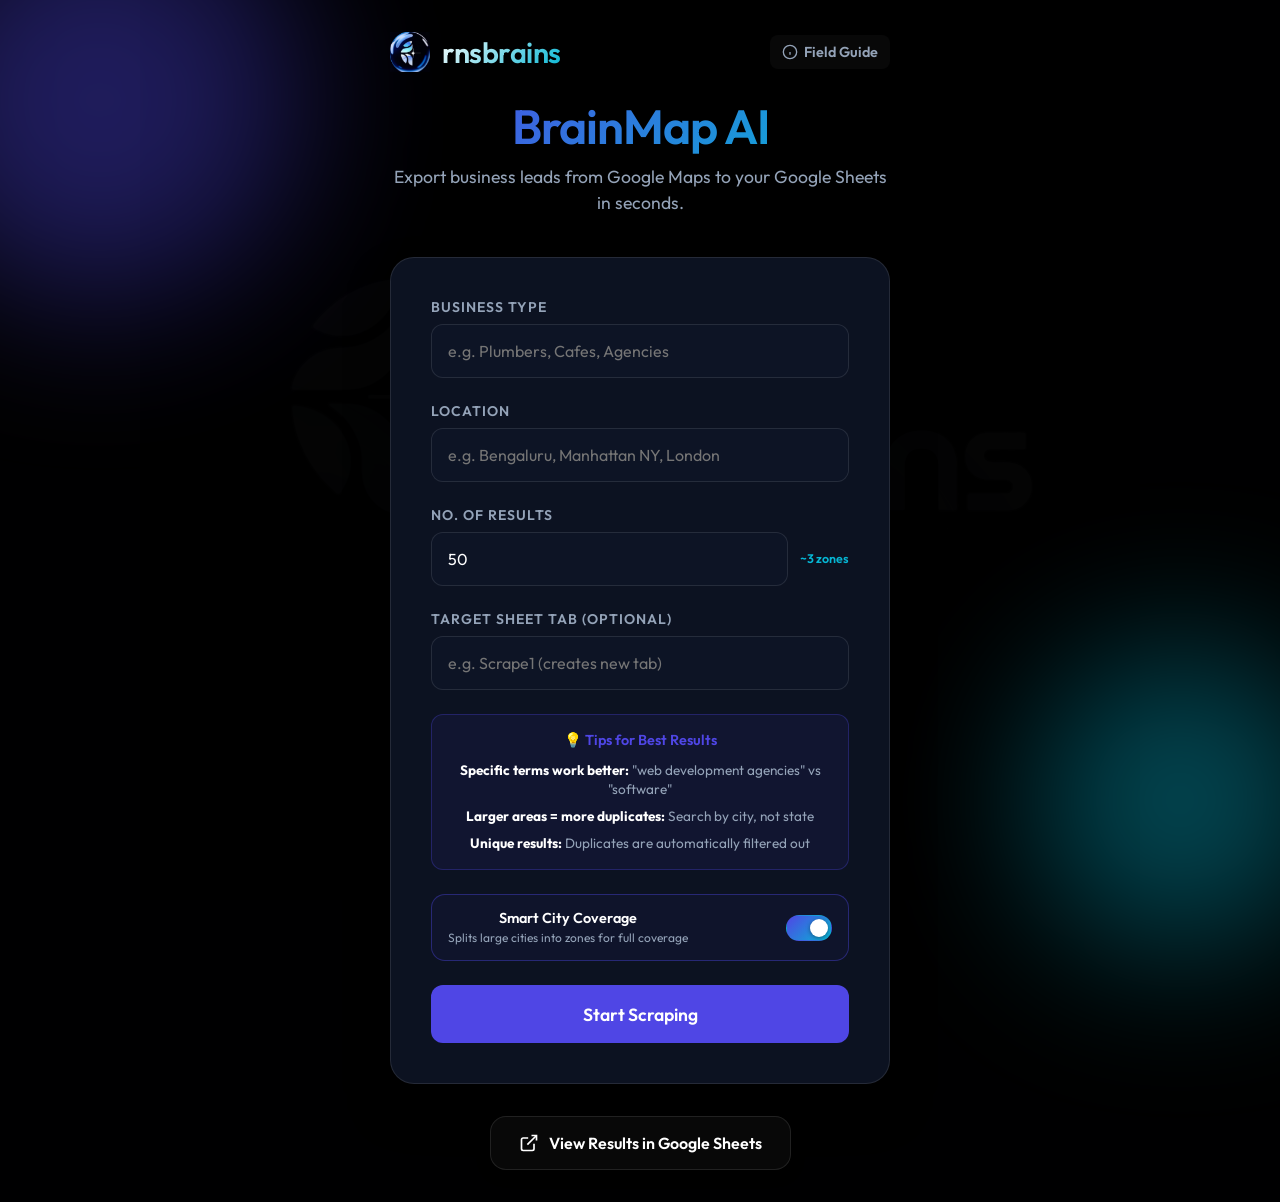
==== index.html @ da6a239e "first commit" ====
<!DOCTYPE html>
<html lang="en">
<head>
    <meta charset="UTF-8">
    <meta name="viewport" content="width=device-width, initial-scale=1.0">
    <title>rnsbrains | AI Maps Lead Scraper</title>
    <link rel="icon" href="assets/658440381_18071649065247956_1839310371376353803_n.jpg" type="image/jpeg">
    <link rel="stylesheet" href="style.css">
    <link rel="preconnect" href="https://fonts.googleapis.com">
    <link rel="preconnect" href="https://fonts.gstatic.com" crossorigin>
    <link href="https://fonts.googleapis.com/css2?family=Outfit:wght@300;400;600&display=swap" rel="stylesheet">
</head>
<body>
    <div class="watermark-container">
        <img src="assets/RB14.jpg" class="watermark-img" alt="">
    </div>
    <div class="background-blobs">
        <div class="blob blob-1"></div>
        <div class="blob blob-2"></div>
    </div>

    <main class="container">
        <header class="hero">
            <div class="brand-bar">
                <div class="brand-info">
                    <img src="assets/658440381_18071649065247956_1839310371376353803_n.jpg" alt="rns" id="main-logo">
                    <span class="brand-name">rnsbrains</span>
                </div>
                <nav class="nav-links">
                    <a href="guide.html" class="nav-link">
                        <svg viewBox="0 0 24 24" width="16" height="16" fill="none" stroke="currentColor" stroke-width="2" style="margin-right: 6px;">
                            <circle cx="12" cy="12" r="10"></circle>
                            <line x1="12" y1="16" x2="12" y2="12"></line>
                            <line x1="12" y1="8" x2="12.01" y2="8"></line>
                        </svg>
                        Field Guide
                    </a>
                </nav>
            </div>
            <h1 class="brand-tool-name">BrainMap AI</h1>
            <p>Export business leads from Google Maps to your Google Sheets in seconds.</p>
        </header>

        <section class="glass-card">
            <form id="scrape-form">
                <div class="input-group">
                    <label for="term">Business Type</label>
                    <input type="text" id="term" placeholder="e.g. Plumbers, Cafes, Agencies" required>
                </div>
                
                <div class="input-group">
                    <label for="location">Location</label>
                    <input type="text" id="location" placeholder="e.g. Bengaluru, Manhattan NY, London" required>
                </div>

                <div class="input-group">
                    <label for="max-results">No. of Results</label>
                    <div class="results-input-wrapper">
                        <input type="number" id="max-results" value="50" min="1" max="10000" required>
                        <span class="results-hint" id="results-hint"></span>
                    </div>
                </div>

                <div class="input-group">
                    <label for="sheet-tab-input">Target Sheet Tab (Optional)</label>
                    <input type="text" id="sheet-tab-input" placeholder="e.g. Scrape1 (creates new tab)">
                </div>

                <!-- Tips Section -->
                <div class="tips-box">
                    <div class="tips-header">💡 Tips for Best Results</div>
                    <ul class="tips-list">
                        <li><strong>Specific terms work better:</strong> "web development agencies" vs "software"</li>
                        <li><strong>Larger areas = more duplicates:</strong> Search by city, not state</li>
                        <li><strong>Unique results:</strong> Duplicates are automatically filtered out</li>
                    </ul>
                </div>

                <!-- Zone Split Toggle -->
                <div class="toggle-row">
                    <div class="toggle-info">
                        <span class="toggle-label">Smart City Coverage</span>
                        <span class="toggle-sub">Splits large cities into zones for full coverage</span>
                    </div>
                    <label class="toggle-switch" for="zone-split-toggle">
                        <input type="checkbox" id="zone-split-toggle" checked>
                        <span class="toggle-track">
                            <span class="toggle-thumb"></span>
                        </span>
                    </label>
                </div>

                <button type="submit" id="submit-btn">
                    <span class="btn-text">Start Scraping</span>
                    <div class="loader-dots" style="display: none;">
                        <span></span><span></span><span></span>
                    </div>
                </button>
            </form>

            <!-- Progress Section (shown during active scrape) -->
            <div id="progress-container" class="progress-hidden">
                <div class="progress-header">
                    <div class="progress-info">
                        <span class="progress-label" id="progress-label">Preparing zones...</span>
                        <span class="progress-count" id="progress-count">0 leads found</span>
                    </div>
                    <button type="button" id="cancel-btn" class="cancel-btn" title="Cancel scrape">
                        <svg viewBox="0 0 24 24" width="18" height="18" fill="none" stroke="currentColor" stroke-width="2.5">
                            <line x1="18" y1="6" x2="6" y2="18"></line>
                            <line x1="6" y1="6" x2="18" y2="18"></line>
                        </svg>
                    </button>
                </div>
                <div class="progress-bar-track">
                    <div class="progress-bar-fill" id="progress-bar-fill"></div>
                </div>
                <div class="progress-details">
                    <span class="zone-indicator" id="zone-indicator"></span>
                    <span class="zone-counter" id="zone-counter"></span>
                </div>
                
                <!-- Activity Log Feed -->
                <div class="activity-log-container">
                    <div class="activity-log-header">
                        <svg viewBox="0 0 24 24" width="16" height="16" fill="none" stroke="currentColor" stroke-width="2">
                            <polyline points="22 12 18 12 15 21 9 3 6 12 2 12"></polyline>
                        </svg>
                        <span>Live Activity</span>
                    </div>
                    <div class="activity-log" id="activity-log">
                        <div class="activity-item">
                            <span class="activity-time">--:--:--</span>
                            <span class="activity-message">Waiting for updates...</span>
                        </div>
                    </div>
                </div>
            </div>

            <!-- Status messages (success / error) -->
            <div id="status-container" class="status-hidden">
                <div class="status-icon">
                    <svg class="spinner" viewBox="0 0 50 50" style="display: none;">
                        <circle class="path" cx="25" cy="25" r="20" fill="none" stroke-width="5"></circle>
                    </svg>
                    <div class="success-icon" style="display: none;">
                        <svg viewBox="0 0 24 24" fill="none" stroke="currentColor" stroke-width="3">
                            <polyline points="20 6 9 17 4 12"></polyline>
                        </svg>
                    </div>
                    <div class="error-icon" style="display: none;">
                        <svg viewBox="0 0 24 24" fill="none" stroke="currentColor" stroke-width="3">
                            <line x1="18" y1="6" x2="6" y2="18"></line>
                            <line x1="6" y1="6" x2="18" y2="18"></line>
                        </svg>
                    </div>
                </div>
                <div class="status-text">
                    <p id="status-message">Scanning Google Maps...</p>
                    <span id="status-subtext">This usually takes 1-3 minutes.</span>
                </div>
            </div>
        </section>

        <div class="footer-actions">
            <a href="https://docs.google.com/spreadsheets/d/1eN9mWiT97EB2fDmHP1iq69LFg4Vm93PCm7rPwDH37U0/edit?usp=sharing" target="_blank" class="secondary-btn">
                <svg viewBox="0 0 24 24" width="20" height="20" fill="none" stroke="currentColor" stroke-width="2" style="margin-right: 10px;">
                    <path d="M18 13v6a2 2 0 0 1-2 2H5a2 2 0 0 1-2-2V8a2 2 0 0 1 2-2h6"></path>
                    <polyline points="15 3 21 3 21 9"></polyline>
                    <line x1="10" y1="14" x2="21" y2="3"></line>
                </svg>
                View Results in Google Sheets
            </a>
        </div>
    </main>

    <script src="config.js"></script>
    <script src="script.js"></script>
</body>
</html>
---- style.css ----
:root {
    --primary: #4f46e5; /* Vibrant Indigo */
    --primary-glow: rgba(79, 70, 229, 0.4);
    --secondary: #06b6d4; /* Neon Cyan */
    --background: #000001; /* Deep Black */
    --card-bg: rgba(15, 23, 42, 0.8);
    --glass-border: rgba(255, 255, 255, 0.1);
    --text: #ffffff;
    --text-muted: #94a3b8;
}

* {
    margin: 0;
    padding: 0;
    box-sizing: border-box;
    font-family: 'Outfit', sans-serif;
}

body {
    background-color: var(--background);
    color: var(--text);
    min-height: 100vh;
    display: flex;
    justify-content: center;
    align-items: center;
    overflow-x: hidden;
    padding: 2rem 1rem; /* Added padding for responsiveness */
}

.background-blobs {
    position: fixed;
    top: 0;
    left: 0;
    width: 100vw;
    height: 100vh;
    z-index: -2;
    filter: blur(80px);
}

.watermark-container {
    position: fixed;
    top: 50%;
    left: 50%;
    transform: translate(-50%, -50%);
    width: 100vw;
    height: 100vh;
    z-index: -1;
    pointer-events: none;
    display: flex;
    justify-content: center;
    align-items: center;
    overflow: hidden;
}

.watermark-img {
    width: 90%;
    max-width: 1000px;
    opacity: 0.015; /* Even more subtle */
    filter: none;
    mix-blend-mode: screen; /* Makes black backgrounds transparent in dark mode */
}

.blob {
    position: absolute;
    border-radius: 50%;
    opacity: 0.4;
}

.blob-1 {
    width: 400px;
    height: 400px;
    background: var(--primary);
    top: -100px;
    left: -100px;
    animation: move 20s infinite alternate;
}

.blob-2 {
    width: 300px;
    height: 300px;
    background: var(--secondary);
    bottom: -50px;
    right: -50px;
    animation: move 15s infinite alternate-reverse;
}

@keyframes move {
    from { transform: translate(0, 0); }
    to { transform: translate(100px, 100px); }
}

.container {
    max-width: 500px;
    width: 100%; /* Flexible width */
    text-align: center;
}

.hero {
    margin-bottom: 2.5rem;
}

.brand-bar {
    margin-bottom: 1.5rem;
    display: flex;
    justify-content: space-between;
    align-items: center;
    gap: 12px;
}

.brand-info {
    display: flex;
    align-items: center;
    gap: 12px;
    text-decoration: none;
}

.nav-links {
    display: flex;
    gap: 1.5rem;
}

.nav-link {
    display: inline-flex;
    align-items: center;
    color: var(--text-muted);
    text-decoration: none;
    font-size: 0.9rem;
    font-weight: 600;
    transition: all 0.3s ease;
    padding: 0.5rem 0.75rem;
    border-radius: 8px;
    background: rgba(255, 255, 255, 0.03);
}

.nav-link:hover {
    color: var(--text);
    background: rgba(255, 255, 255, 0.08);
}

.brand-name {
    font-size: 1.8rem;
    font-weight: 600;
    letter-spacing: -0.5px;
    background: linear-gradient(135deg, #ffffff, var(--secondary));
    -webkit-background-clip: text;
    background-clip: text;
    -webkit-text-fill-color: transparent;
}

.brand-tool-name {
    font-size: 3rem;
    font-weight: 600;
    letter-spacing: -1px;
    margin-bottom: 0.5rem;
    background: linear-gradient(135deg, var(--primary), var(--secondary));
    -webkit-background-clip: text;
    background-clip: text;
    -webkit-text-fill-color: transparent;
}

#main-logo {
    max-width: 40px; /* Refined to be much smaller as requested */
    height: auto;
    mix-blend-mode: screen; /* Ensures transparency if image has a black background */
    display: block;
}

.gradient-text {
    background: linear-gradient(135deg, var(--primary), var(--secondary));
    -webkit-background-clip: text;
    background-clip: text;
    -webkit-text-fill-color: transparent;
}

.hero p {
    color: var(--text-muted);
    font-size: 1.1rem;
    line-height: 1.5;
    margin-bottom: 1.5rem;
}

.footer-actions {
    margin-top: 2rem;
    display: flex;
    justify-content: center;
}

.secondary-btn {
    display: inline-flex;
    align-items: center;
    background: rgba(255, 255, 255, 0.03);
    backdrop-filter: blur(8px);
    -webkit-backdrop-filter: blur(8px);
    border: 1px solid var(--glass-border);
    border-radius: 16px;
    padding: 1rem 1.75rem;
    color: var(--text);
    text-decoration: none;
    font-size: 1rem;
    font-weight: 600;
    transition: all 0.4s cubic-bezier(0.175, 0.885, 0.32, 1.275);
    box-shadow: 0 4px 15px rgba(0, 0, 0, 0.2);
}

.secondary-btn:hover {
    background: rgba(255, 255, 255, 0.08);
    border-color: var(--primary);
    transform: translateY(-4px) scale(1.02);
    box-shadow: 0 15px 30px -10px var(--primary-glow);
}

.glass-card {
    background: var(--card-bg);
    backdrop-filter: blur(16px);
    -webkit-backdrop-filter: blur(16px);
    border: 1px solid var(--glass-border);
    border-radius: 24px;
    padding: 2.5rem;
    box-shadow: 0 25px 50px -12px rgba(0, 0, 0, 0.5);
    transition: transform 0.3s ease;
}

.input-group {
    text-align: left;
    margin-bottom: 1.5rem;
}

.results-input-wrapper {
    display: flex;
    align-items: center;
    gap: 0.75rem;
}

.results-input-wrapper input {
    flex: 1;
}

.results-hint {
    font-size: 0.78rem;
    color: var(--secondary);
    white-space: nowrap;
    font-weight: 600;
    opacity: 0;
    transition: opacity 0.3s ease;
}

.results-hint.visible {
    opacity: 1;
}

/* ── Zone Split Toggle ───────────────────────────────────────── */

.toggle-row {
    display: flex;
    align-items: center;
    justify-content: space-between;
    background: rgba(255, 255, 255, 0.03);
    border: 1px solid var(--glass-border);
    border-radius: 14px;
    padding: 0.9rem 1rem;
    margin-bottom: 1.5rem;
    gap: 1rem;
    transition: border-color 0.3s ease;
}

.toggle-row:has(input:checked) {
    border-color: rgba(79, 70, 229, 0.4);
    background: rgba(79, 70, 229, 0.05);
}

.toggle-info {
    display: flex;
    flex-direction: column;
    gap: 3px;
}

.toggle-label {
    font-size: 0.9rem;
    font-weight: 600;
    color: var(--text);
}

.toggle-sub {
    font-size: 0.75rem;
    color: var(--text-muted);
    line-height: 1.3;
}

/* Hide the real checkbox */
.toggle-switch input[type="checkbox"] {
    position: absolute;
    opacity: 0;
    width: 0;
    height: 0;
}

.toggle-switch {
    cursor: pointer;
    flex-shrink: 0;
}

.toggle-track {
    display: block;
    width: 46px;
    height: 26px;
    border-radius: 99px;
    background: rgba(255, 255, 255, 0.12);
    border: 1px solid rgba(255, 255, 255, 0.1);
    position: relative;
    transition: background 0.25s ease, border-color 0.25s ease;
}

.toggle-thumb {
    display: block;
    width: 18px;
    height: 18px;
    border-radius: 50%;
    background: #fff;
    position: absolute;
    top: 3px;
    left: 3px;
    transition: transform 0.25s cubic-bezier(0.34, 1.56, 0.64, 1);
    box-shadow: 0 1px 4px rgba(0, 0, 0, 0.4);
}

/* Checked state */
.toggle-switch input:checked + .toggle-track {
    background: linear-gradient(135deg, var(--primary), var(--secondary));
    border-color: transparent;
}

.toggle-switch input:checked + .toggle-track .toggle-thumb {
    transform: translateX(20px);
}

.input-group label {
    display: block;
    font-size: 0.875rem;
    font-weight: 600;
    color: var(--text-muted);
    margin-bottom: 0.5rem;
    text-transform: uppercase;
    letter-spacing: 1px;
}

.input-group input {
    width: 100%;
    background: rgba(15, 23, 42, 0.5);
    border: 1px solid var(--glass-border);
    border-radius: 12px;
    padding: 1rem;
    color: white;
    font-size: 1rem;
    transition: all 0.3s ease;
}

.input-group input:focus {
    outline: none;
    border-color: var(--primary);
    box-shadow: 0 0 0 4px var(--primary-glow);
}

/* ── Tips Box ───────────────────────────────────────────────────── */

.tips-box {
    background: rgba(79, 70, 229, 0.08);
    border: 1px solid rgba(79, 70, 229, 0.3);
    border-radius: 12px;
    padding: 1rem;
    margin-bottom: 1.5rem;
}

.tips-header {
    font-size: 0.9rem;
    font-weight: 600;
    color: var(--primary);
    margin-bottom: 0.75rem;
}

.tips-list {
    list-style: none;
    padding: 0;
    margin: 0;
    display: flex;
    flex-direction: column;
    gap: 0.5rem;
}

.tips-list li {
    font-size: 0.85rem;
    color: var(--text-muted);
    line-height: 1.4;
}

.tips-list strong {
    color: var(--text);
}

#submit-btn {
    width: 100%;
    background: linear-gradient(135deg, var(--primary), #4f46e5);
    border: none;
    border-radius: 12px;
    padding: 1.1rem;
    color: white;
    font-size: 1.1rem;
    font-weight: 600;
    cursor: pointer;
    transition: all 0.3s ease;
    margin-top: 1rem;
    display: flex;
    justify-content: center;
    align-items: center;
}

#submit-btn:hover {
    transform: translateY(-2px);
    box-shadow: 0 10px 20px -5px var(--primary-glow);
}

#submit-btn:active {
    transform: translateY(0);
}

#submit-btn:disabled {
    background: var(--text-muted);
    opacity: 0.6;
    cursor: not-allowed;
    transform: none;
}

.loader-dots {
    display: flex;
    gap: 4px;
}

.loader-dots span {
    width: 6px;
    height: 6px;
    background: white;
    border-radius: 50%;
    animation: bounce 0.6s infinite alternate;
}

.loader-dots span:nth-child(2) { animation-delay: 0.2s; }
.loader-dots span:nth-child(3) { animation-delay: 0.4s; }

@keyframes bounce {
    to { opacity: 0.3; transform: translateY(-4px); }
}

/* Status Area */
#status-container {
    margin-top: 2rem;
    padding-top: 2rem;
    border-top: 1px solid var(--glass-border);
    display: flex;
    flex-direction: column;
    align-items: center;
    transition: all 0.5s ease;
}

.status-hidden {
    display: none !important;
    opacity: 0;
}

.status-icon {
    margin-bottom: 1rem;
    width: 48px;
    height: 48px;
    display: flex;
    justify-content: center;
    align-items: center;
}

.spinner {
    animation: rotate 2s linear infinite;
    width: 40px;
    height: 40px;
}

.spinner .path {
    stroke: var(--primary);
    stroke-linecap: round;
    animation: dash 1.5s ease-in-out infinite;
}

@keyframes rotate { 100% { transform: rotate(360deg); } }
@keyframes dash {
    0% { stroke-dasharray: 1, 150; stroke-dashoffset: 0; }
    50% { stroke-dasharray: 90, 150; stroke-dashoffset: -35; }
    100% { stroke-dasharray: 90, 150; stroke-dashoffset: -124; }
}

.success-icon { color: #10b981; width: 40px; height: 40px; }
.error-icon { color: #ef4444; width: 40px; height: 40px; }

.status-text p {
    font-weight: 600;
    font-size: 1.1rem;
    margin-bottom: 4px;
}

/* ── Progress Tracking ───────────────────────────────────────── */

#progress-container {
    margin-top: 2rem;
    padding-top: 2rem;
    border-top: 1px solid var(--glass-border);
    animation: fadeIn 0.4s ease;
}

.progress-hidden {
    display: none !important;
}

@keyframes fadeIn {
    from { opacity: 0; transform: translateY(8px); }
    to   { opacity: 1; transform: translateY(0); }
}

.progress-header {
    display: flex;
    align-items: center;
    justify-content: space-between;
    margin-bottom: 0.9rem;
}

.progress-info {
    display: flex;
    flex-direction: column;
    gap: 2px;
    text-align: left;
}

.progress-label {
    font-size: 0.9rem;
    font-weight: 600;
    color: var(--text);
}

.progress-count {
    font-size: 0.8rem;
    color: var(--secondary);
    font-weight: 600;
}

.cancel-btn {
    background: rgba(239, 68, 68, 0.1);
    border: 1px solid rgba(239, 68, 68, 0.3);
    border-radius: 8px;
    color: #ef4444;
    cursor: pointer;
    padding: 6px 8px;
    display: flex;
    align-items: center;
    justify-content: center;
    transition: all 0.2s ease;
    flex-shrink: 0;
}

.cancel-btn:hover {
    background: rgba(239, 68, 68, 0.25);
    border-color: #ef4444;
    transform: scale(1.08);
}

.progress-bar-track {
    width: 100%;
    height: 8px;
    background: rgba(255, 255, 255, 0.07);
    border-radius: 99px;
    overflow: hidden;
    margin-bottom: 0.75rem;
}

.progress-bar-fill {
    height: 100%;
    width: 0%;
    border-radius: 99px;
    background: linear-gradient(90deg, var(--primary), var(--secondary));
    background-size: 200% 100%;
    transition: width 0.6s cubic-bezier(0.4, 0, 0.2, 1);
    animation: shimmer 2s linear infinite;
}

@keyframes shimmer {
    0%   { background-position: 200% 0; }
    100% { background-position: -200% 0; }
}

.progress-details {
    display: flex;
    align-items: center;
    justify-content: space-between;
    font-size: 0.78rem;
    margin-bottom: 1.25rem;
}

.zone-indicator {
    color: var(--text-muted);
    display: flex;
    align-items: center;
    gap: 6px;
}

.zone-indicator::before {
    content: '';
    display: inline-block;
    width: 7px;
    height: 7px;
    border-radius: 50%;
    background: var(--secondary);
    animation: pulse-dot 1.2s ease-in-out infinite;
}

@keyframes pulse-dot {
    0%, 100% { transform: scale(1); opacity: 1; }
    50%       { transform: scale(1.5); opacity: 0.5; }
}

.zone-counter {
    color: var(--text-muted);
    font-weight: 600;
}

/* ── Activity Log ───────────────────────────────────────────── */

.activity-log-container {
    margin-top: 1.5rem;
    background: rgba(15, 23, 42, 0.4);
    border: 1px solid var(--glass-border);
    border-radius: 12px;
    overflow: hidden;
}

.activity-log-header {
    display: flex;
    align-items: center;
    gap: 8px;
    padding: 0.75rem 1rem;
    background: rgba(79, 70, 229, 0.1);
    border-bottom: 1px solid var(--glass-border);
    font-size: 0.85rem;
    font-weight: 600;
    color: var(--secondary);
}

.activity-log {
    max-height: 200px;
    overflow-y: auto;
    padding: 0.5rem;
}

.activity-log::-webkit-scrollbar {
    width: 6px;
}

.activity-log::-webkit-scrollbar-track {
    background: rgba(255, 255, 255, 0.05);
    border-radius: 3px;
}

.activity-log::-webkit-scrollbar-thumb {
    background: rgba(79, 70, 229, 0.5);
    border-radius: 3px;
}

.activity-log::-webkit-scrollbar-thumb:hover {
    background: rgba(79, 70, 229, 0.7);
}

.activity-item {
    display: flex;
    align-items: flex-start;
    gap: 0.75rem;
    padding: 0.5rem 0.75rem;
    border-radius: 6px;
    margin-bottom: 0.25rem;
    transition: background 0.2s ease;
    animation: slideIn 0.3s ease;
}

@keyframes slideIn {
    from { opacity: 0; transform: translateX(-10px); }
    to   { opacity: 1; transform: translateX(0); }
}

.activity-item:hover {
    background: rgba(255, 255, 255, 0.03);
}

.activity-time {
    font-size: 0.7rem;
    color: var(--text-muted);
    font-family: 'Courier New', monospace;
    flex-shrink: 0;
    min-width: 60px;
}

.activity-message {
    font-size: 0.8rem;
    color: var(--text);
    line-height: 1.4;
    flex: 1;
}

.activity-error {
    background: rgba(239, 68, 68, 0.1);
    border-left: 3px solid #ef4444;
}

.activity-error .activity-message {
    color: #fca5a5;
}

.activity-warning {
    background: rgba(251, 191, 36, 0.1);
    border-left: 3px solid #fbbf24;
}

.activity-warning .activity-message {
    color: #fde68a;
}

/* ── Guide Layout ────────────────────────────────────────────── */

.guide-layout {
    display: flex;
    flex-direction: column;
    gap: 2rem;
    width: 100%;
}

@media (min-width: 1100px) {
    .guide-main {
        max-width: 1200px;
    }
    
    .guide-layout {
        flex-direction: row;
        align-items: stretch;
    }
    
    .guide-card {
        flex: 1;
    }
}

/* Guide Specific Styles */
.guide-card {
    text-align: left;
    margin-bottom: 2rem;
}

.section-title {
    margin-bottom: 2rem;
    font-size: 1.5rem;
    font-weight: 600;
    text-transform: uppercase;
    letter-spacing: 2px;
}

.scoring-grid {
    display: grid;
    grid-template-columns: repeat(auto-fit, minmax(200px, 1fr));
    gap: 1.25rem;
}

.rule-card {
    background: rgba(15, 23, 42, 0.4);
    border: 1px solid var(--glass-border);
    border-radius: 16px;
    padding: 1.5rem;
    transition: transform 0.3s ease;
}

.rule-card:hover {
    transform: translateY(-5px);
    border-color: var(--primary);
}

.rule-points {
    display: block;
    font-size: 2rem;
    font-weight: 600;
    color: var(--secondary);
    margin-bottom: 0.5rem;
}

.rule-title {
    display: block;
    font-size: 1.1rem;
    font-weight: 600;
    margin-bottom: 0.75rem;
}

.rule-card p {
    font-size: 0.875rem;
    color: var(--text-muted);
    line-height: 1.4;
}

.premium-target {
    border-color: var(--primary);
    background: linear-gradient(135deg, rgba(79, 70, 229, 0.1), rgba(6, 182, 212, 0.1));
}

.param-list {
    display: flex;
    flex-direction: column;
    gap: 1.5rem;
}

.param-item {
    border-bottom: 1px solid var(--glass-border);
    padding-bottom: 1rem;
}

.param-name {
    display: block;
    font-size: 1.1rem;
    font-weight: 600;
    color: var(--secondary);
    margin-bottom: 0.25rem;
}

.param-item p {
    font-size: 0.95rem;
    color: var(--text-muted);
}

/* Mobile Responsiveness Extra for Guide */
@media (max-width: 600px) {
    .brand-bar {
        flex-direction: column;
        gap: 1rem;
    }
    
    .nav-links {
        width: 100%;
        justify-content: center;
    }
    
    .scoring-grid {
        grid-template-columns: 1fr;
    }
}
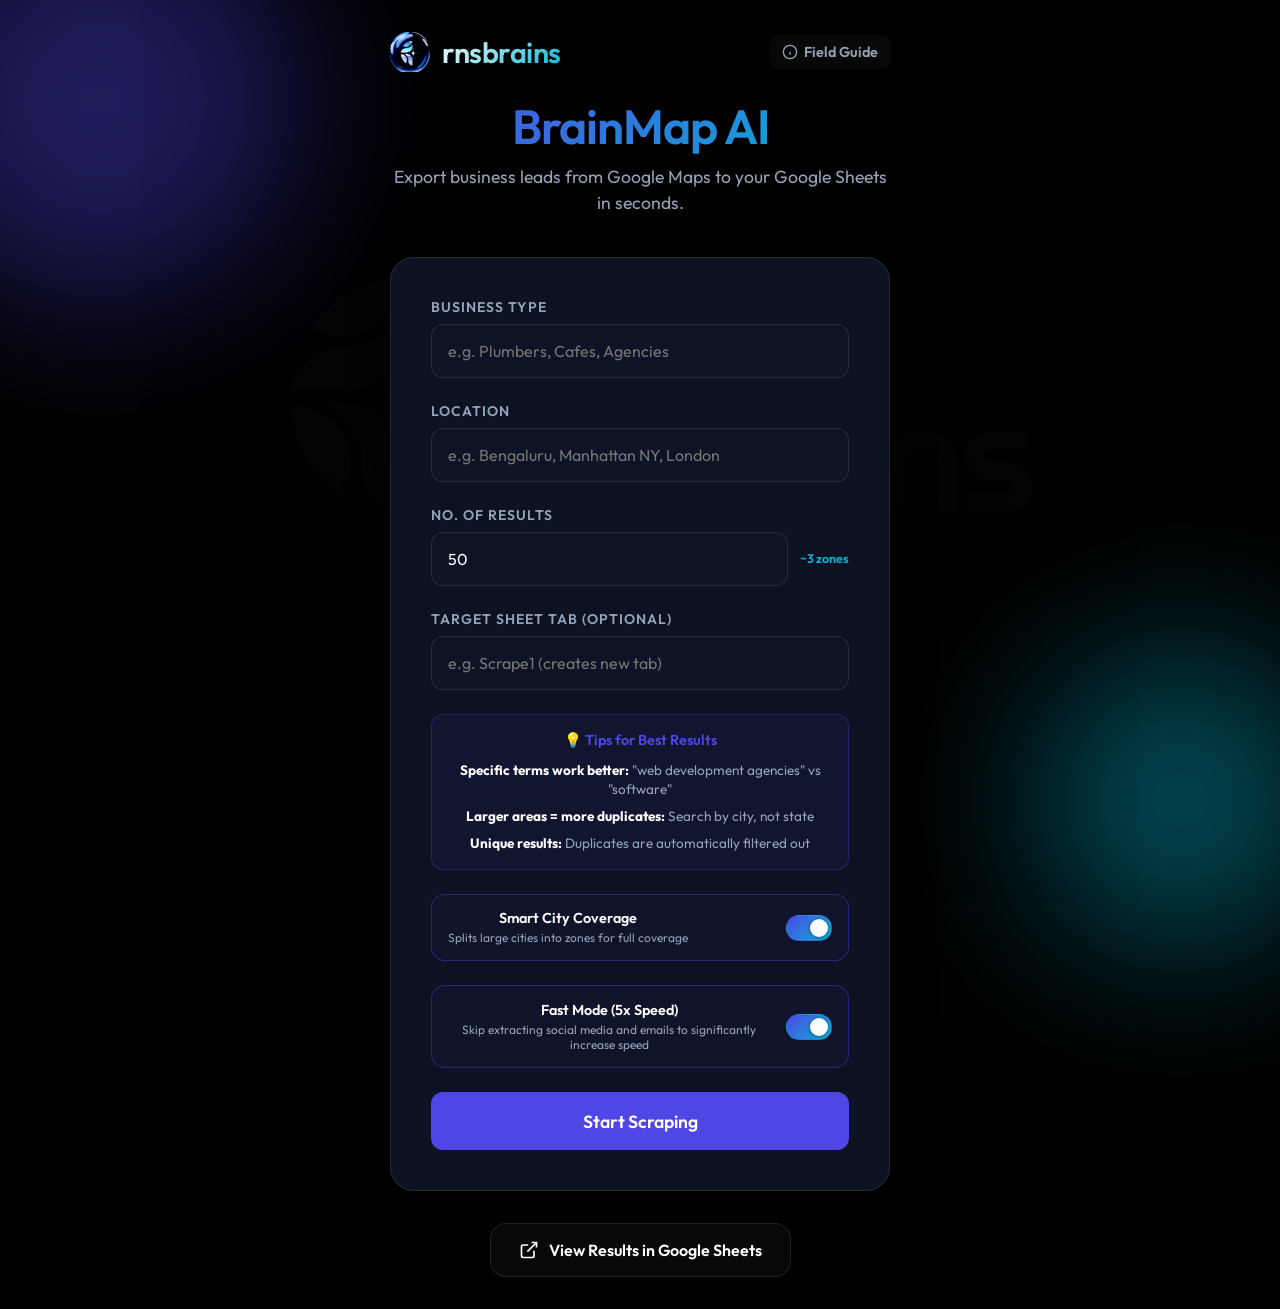
==== commit fee33870: "feat: add fast mode toggle, update backend environment to local, and improve cancel request UI respo" ====
--- a/index.html
+++ b/index.html
@@ -84,6 +84,20 @@
                     </div>
                     <label class="toggle-switch" for="zone-split-toggle">
                         <input type="checkbox" id="zone-split-toggle" checked>
+                        <span class="toggle-track">
+                            <span class="toggle-thumb"></span>
+                        </span>
+                    </label>
+                </div>
+
+                <!-- Fast Mode Toggle -->
+                <div class="toggle-row">
+                    <div class="toggle-info">
+                        <span class="toggle-label">Fast Mode (5x Speed)</span>
+                        <span class="toggle-sub">Skip extracting social media and emails to significantly increase speed</span>
+                    </div>
+                    <label class="toggle-switch" for="fast-mode-toggle">
+                        <input type="checkbox" id="fast-mode-toggle" checked>
                         <span class="toggle-track">
                             <span class="toggle-thumb"></span>
                         </span>
